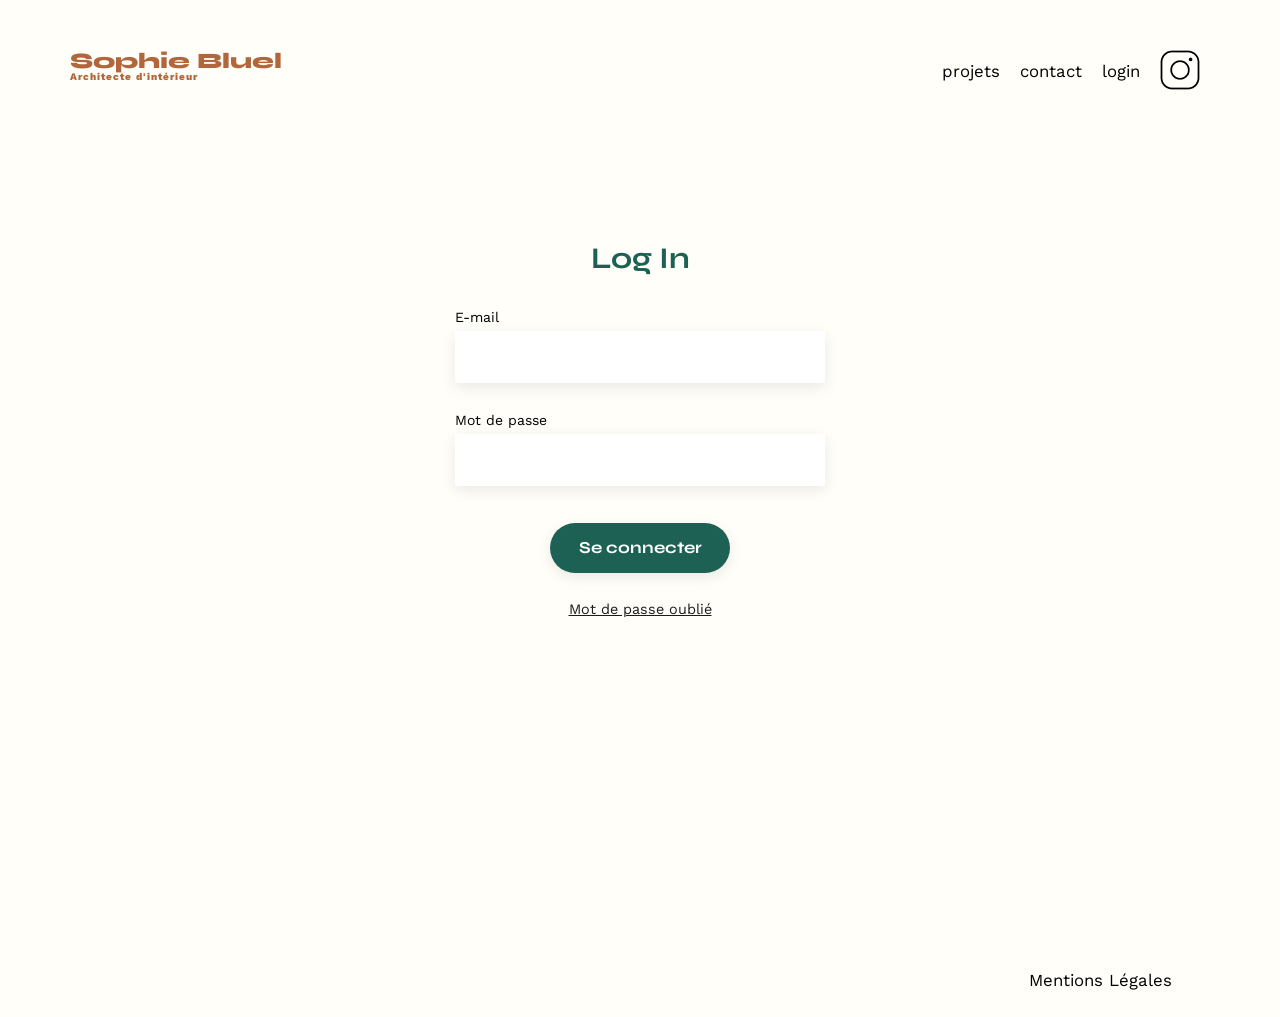
==== FrontEnd/page/login.html @ f35fde2a "implementation de la page login, formulaire et lien logo" ====
<!DOCTYPE html>
<html lang="fr">
<head>
	<meta charset="UTF-8">
	<title>Sophie Bluel - Architecte d'intérieur</title>
	<meta name="viewport" content="width=device-width, initial-scale=1.0">
	<link rel="preconnect" href="https://fonts.googleapis.com">
	<link rel="preconnect" href="https://fonts.gstatic.com" crossorigin>
	<link href="https://fonts.googleapis.com/css2?family=Syne:wght@700;800&family=Work+Sans&display=swap" rel="stylesheet">
	<meta name="description" content="">
	<link rel="stylesheet" href="../assets/style.css">
</head>

<body>
    <header>
		<h1>
    		<a href="../index.html">Sophie Bluel <span>Architecte d'intérieur</span></a>
		</h1>
	    
	    <nav>
		    <ul>
			    <li>projets</li>
			    <li>contact</li>
			    <li>login</li>
			    <li><img src="../assets/icons/instagram.png" alt="Instagram"></li>
		    </ul>
	    </nav>
    </header>

    <main>
		<section id="logIn">
			<h2>Log In</h2>
			<form action="#" method="post">
				<label for="email">E-mail</label>
				<input type="email" name="email" id="email">
				<label for="password">Mot de passe</label>
				<input type="password" name="password" id="password">
				<input type="submit" value="Se connecter" id="send">
			</form>
				<button class="logIn__forgotPassword">Mot de passe oublié</button>
			
		</section>
    </main>

    <footer>
	    <nav>
		    <ul>
			    <li>Mentions Légales</li>
		    </ul>
	    </nav>
    </footer>
</body>
</html>
---- FrontEnd/assets/style.css ----
/* http://meyerweb.com/eric/tools/css/reset/
   v2.0 | 20110126
   License: none (public domain)
*/

html, body, div, span, applet, object, iframe,
h1, h2, h3, h4, h5, h6, p, blockquote, pre,
a, abbr, acronym, address, big, cite, code,
del, dfn, em, img, ins, kbd, q, s, samp,
small, strike, strong, sub, sup, tt, var,
b, u, i, center,
dl, dt, dd, ol, ul, li,
fieldset, form, label, legend,
table, caption, tbody, tfoot, thead, tr, th, td,
article, aside, canvas, details, embed,
figure, figcaption, footer, header, hgroup,
menu, nav, output, ruby, section, summary,
time, mark, audio, video {
	margin: 0;
	padding: 0;
	border: 0;
	font-size: 100%;
	font: inherit;
	vertical-align: baseline;
}
/* HTML5 display-role reset for older browsers */
article, aside, details, figcaption, figure,
footer, header, hgroup, menu, nav, section {
	display: block;
}
body {
	line-height: 1;
}
ol, ul {
	list-style: none;
}
blockquote, q {
	quotes: none;
}
blockquote:before, blockquote:after,
q:before, q:after {
	content: '';
	content: none;
}
table {
	border-collapse: collapse;
	border-spacing: 0;
}
/** end reset css**/
body {
	max-width: 1140px;
	margin:auto;
	font-family: 'Work Sans' ;
	font-size: 14px;
	background-color: #FFFEF8;
}
header {
	display: flex;
	justify-content: space-between;
	margin: 50px 0
}
section {
	margin: 50px 0
}

h1{
	display: flex;
	flex-direction: column;
	font-family: 'Syne';
	font-size: 22px;
	font-weight: 800;
	color: #B1663C
}

h1 > span {
	font-family: 'Work Sans';
	font-size:10px;
	letter-spacing: 0.1em;
;
}

h2{
	font-family: 'Syne';
	font-weight: 700;
	font-size: 30px;
	color: #1D6154
}
nav ul {
	display: flex;
	align-items: center;
	list-style-type: none;

}
nav li {
	padding: 0 10px;
	font-size: 1.2em;
}

li:hover {
	color: #B1663C;
}
#introduction {
	display: flex;
	align-items: center;
}
#introduction figure {
	flex: 1
}
#introduction img {
	display: block;
	margin: auto;
	width: 80%;
}

#introduction article {
	flex: 1
}
#introduction h2 {
	margin-bottom: 1em;
}

#introduction p {
	margin-bottom: 0.5em;
}
#portfolio h2 {
	text-align: center;
	margin-bottom: 1em;
}
.gallery {
	width: 100%;
	display: grid;
	grid-template-columns: 1fr 1fr 1fr;
	grid-column-gap: 20px;
	grid-row-gap: 20px;
}

.gallery img {
	width: 100%;

}
#contact {
	width: 50%;
	margin: auto;
}
#contact > * {
	text-align: center;

}
#contact h2{
	margin-bottom: 20px;
}
#contact form {
	text-align: left;
	margin-top:30px;
	display: flex;
	flex-direction: column;
}

#contact input {
	height: 50px;
	font-size: 1.2em;
	border: none;
	box-shadow: 0px 4px 14px rgba(0, 0, 0, 0.09);
}
#contact label {
	margin: 2em 0 1em 0;
}
#contact textarea {
	border: none;
	box-shadow: 0px 4px 14px rgba(0, 0, 0, 0.09);
}

input[type="submit"]{
	font-family: 'Syne';
	font-weight: 700;
	color: white;
	background-color: #1D6154;
	margin : 2em auto ;
	width: 180px;
	text-align: center;
	border-radius: 60px ;
}

footer nav ul {
	display: flex;
	justify-content: flex-end;
	margin: 2em
}

/* ajout nouveau code */

.filters {
    display: flex;
    justify-content: center;
    gap: 10px;
    margin-top: 51px;
    margin-bottom: 50px;
}

.filters__btn {
    border-radius: 60px;
	border: 1px solid #1D6154;
    background-color: #FFFEF8;
    font-weight: 700;
    font-size: 16px;
    color: #1D6154;
    padding: 9px 20px;
	cursor: pointer;
}

.filters__btn:hover {
	background-color: #1D6154;
	color: white;
}
#logIn {
	margin: 150px auto 355px;
	width: 50%;
}
#logIn h2 {
	text-align: center;
	padding-bottom: 37px;
}
#logIn form {
	display: flex;
	flex-direction: column;
	max-width: 370px;
	margin: 0 auto;
}
#logIn label {
    padding-bottom: 7px;
}
#logIn input {
	height: 50px;
	font-size: 1.2em;
	border: none;
	box-shadow: 0px 4px 14px rgba(0, 0, 0, 0.09);
}
input#email {
    margin-bottom: 30px;
}
input#send {
    margin: 37px auto 28px;
	cursor: pointer;
}
.logIn__forgotPassword {
    display: block;
    margin: 0 auto;
    background: none;
    border: none;
    font-family: 'Work Sans';
    font-size: 0.9rem;
    text-decoration: underline;
    cursor: pointer;
    text-align: center;
    padding: 0;
    color: #1b1b1b;
}
h1 a {
	display: flex;
	flex-direction: column;
	font-family: 'Syne';
	font-size: 22px;
	font-weight: 800;
	color: #B1663C;
    text-decoration: none;
    color: inherit;
}
h1 span {
	font-family: 'Work Sans';
	font-size:10px;
	letter-spacing: 0.1em;
}
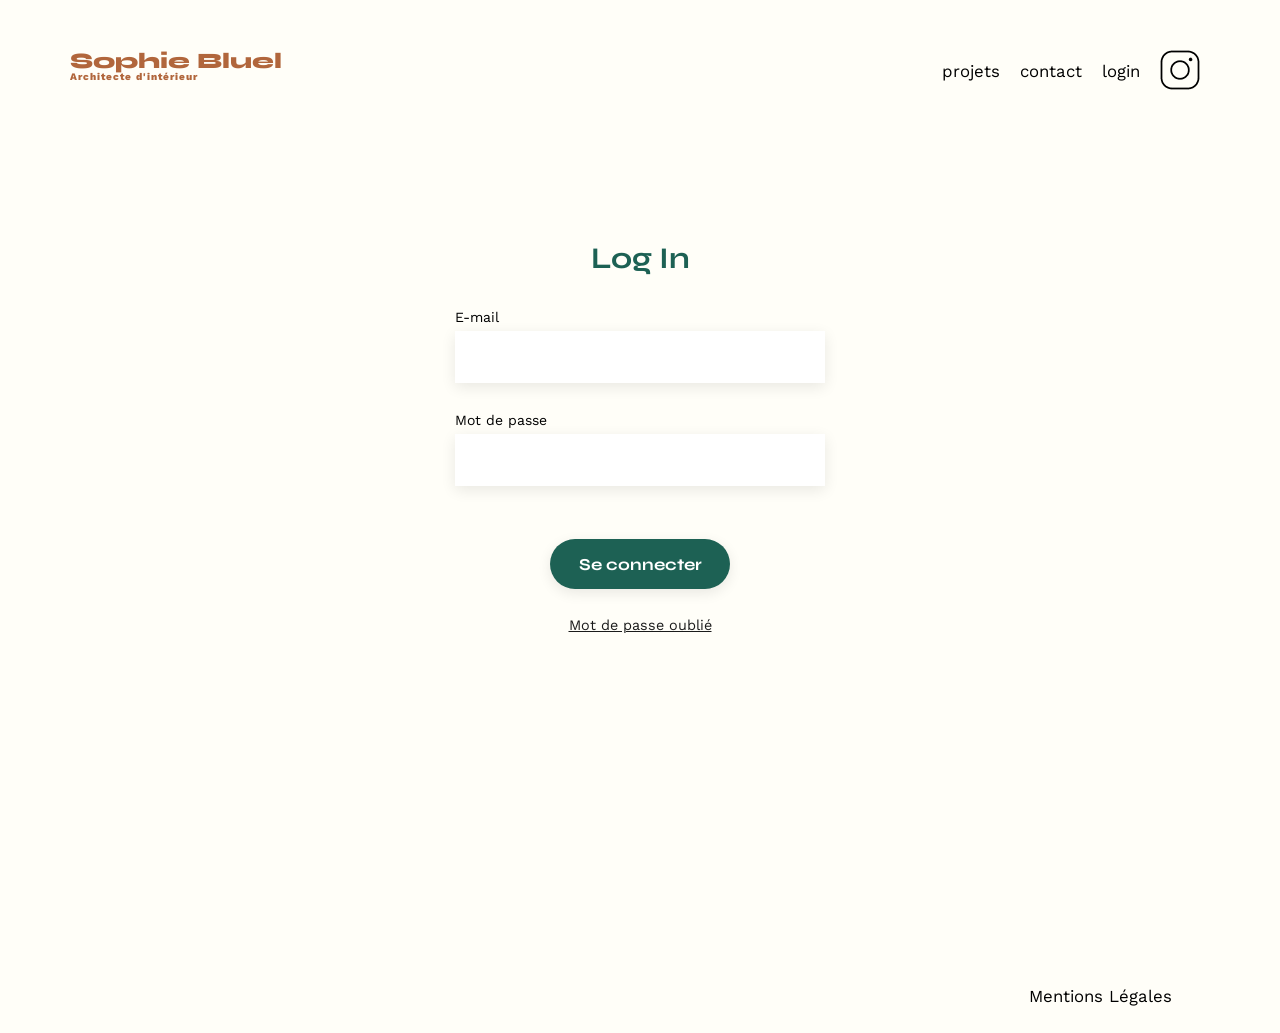
==== commit 167fda41: "ajout zone erreur dans login.html et css pour le formulaire" ====
--- a/FrontEnd/page/login.html
+++ b/FrontEnd/page/login.html
@@ -35,6 +35,7 @@
 				<input type="email" name="email" id="email">
 				<label for="password">Mot de passe</label>
 				<input type="password" name="password" id="password">
+				<p class="logIn__error" id="loginError"></p>
 				<input type="submit" value="Se connecter" id="send">
 			</form>
 				<button class="logIn__forgotPassword">Mot de passe oublié</button>
--- a/FrontEnd/assets/style.css
+++ b/FrontEnd/assets/style.css
@@ -269,4 +269,10 @@
 	font-family: 'Work Sans';
 	font-size:10px;
 	letter-spacing: 0.1em;
+}
+.logIn__error {
+    color: #c0392b;
+    font-size: 0.85rem;
+    text-align: center;
+    min-height: 1.2em; /* évite le saut de mise en page quand le message apparaît */
 }
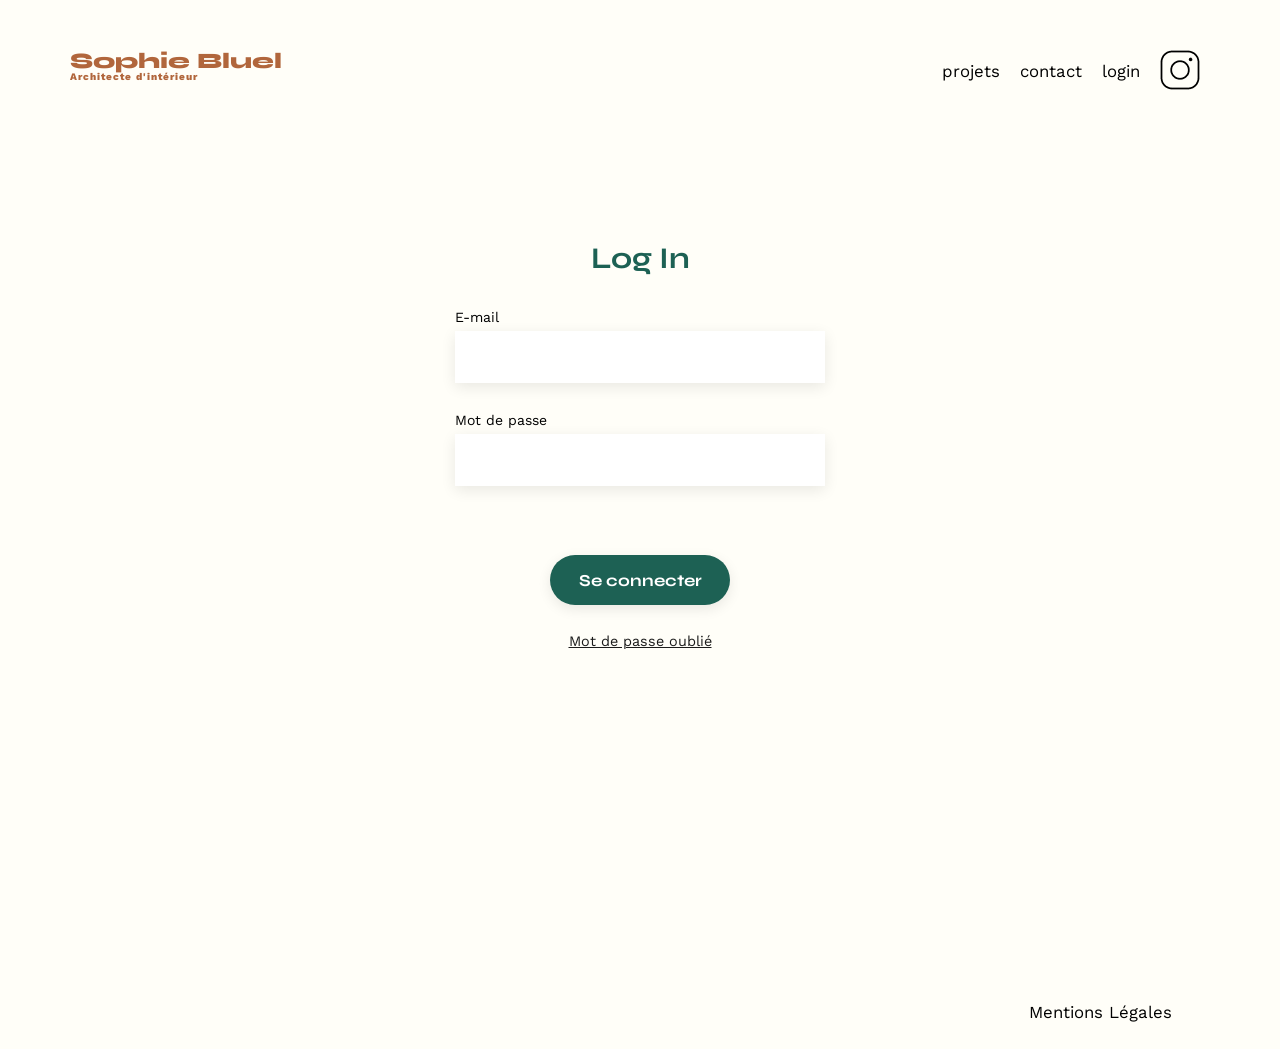
==== commit a6c19892: "redirection et message d'erreur sur page login fonctionnelle" ====
--- a/FrontEnd/page/login.html
+++ b/FrontEnd/page/login.html
@@ -30,12 +30,12 @@
     <main>
 		<section id="logIn">
 			<h2>Log In</h2>
-			<form action="#" method="post">
+			<form action="#" method="post" class="logIn__username">
 				<label for="email">E-mail</label>
 				<input type="email" name="email" id="email">
 				<label for="password">Mot de passe</label>
 				<input type="password" name="password" id="password">
-				<p class="logIn__error" id="loginError"></p>
+				<p class="logIn__error"></p>
 				<input type="submit" value="Se connecter" id="send">
 			</form>
 				<button class="logIn__forgotPassword">Mot de passe oublié</button>
@@ -50,5 +50,6 @@
 		    </ul>
 	    </nav>
     </footer>
+	<script type="module" src="../assets/login.js"></script>
 </body>
 </html>
--- a/FrontEnd/assets/style.css
+++ b/FrontEnd/assets/style.css
@@ -274,5 +274,6 @@
     color: #c0392b;
     font-size: 0.85rem;
     text-align: center;
-    min-height: 1.2em; /* évite le saut de mise en page quand le message apparaît */
+    min-height: 1.2em;
+	padding-top: 1.2em;
 }
